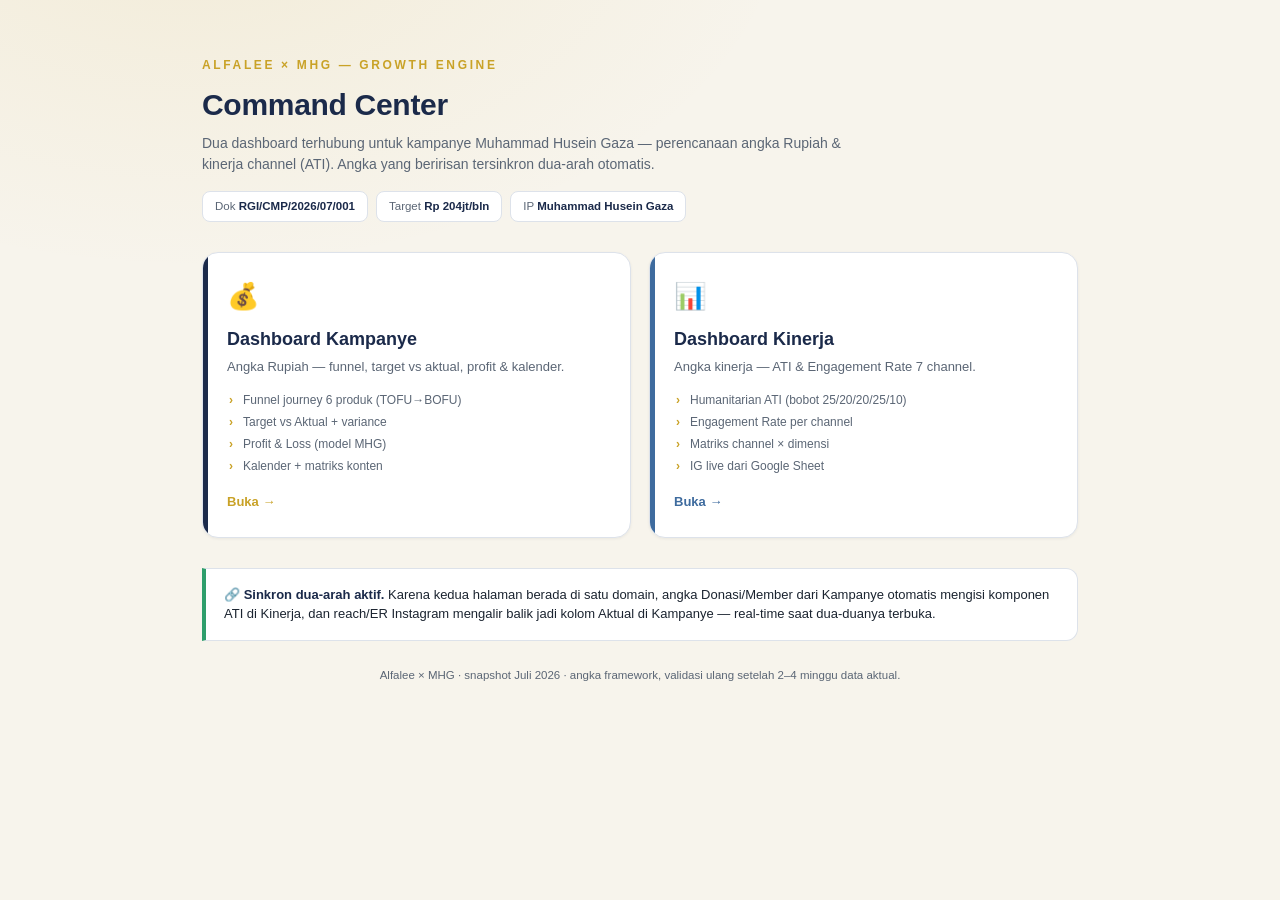
==== index.html @ afbe3418 "Alfalee x MHG dashboard: kampanye (Rupiah) + kinerja (ATI) + landing Dua dashboard terhubung dua-ara" ====
<!DOCTYPE html>
<html lang="id">
<head>
<meta charset="UTF-8">
<meta name="viewport" content="width=device-width, initial-scale=1.0">
<title>Alfalee × MHG — Command Center</title>
<style>
  :root{--navy:#1B2A4A;--navy2:#24365C;--navy3:#0F1B33;--gold:#C9A227;--gold-l:#E8CE6C;--cream:#F7F4EC;--ink:#1B2430;--muted:#5B6675;--line:#DDE2EA;--steel:#3E6B9E;--auto:#2E9E6B;}
  *{box-sizing:border-box;margin:0;padding:0;}
  body{font-family:'Segoe UI',Roboto,-apple-system,sans-serif;background:radial-gradient(1000px 600px at 15% -10%,rgba(201,162,39,.10),transparent 60%),var(--cream);color:var(--ink);min-height:100vh;-webkit-font-smoothing:antialiased;line-height:1.5;}
  .wrap{max-width:920px;margin:0 auto;padding:56px 22px 60px;}
  .eyebrow{font-size:12px;letter-spacing:.22em;text-transform:uppercase;color:var(--gold);font-weight:700;}
  h1{font-size:30px;color:var(--navy);margin:8px 0 6px;letter-spacing:-.01em;}
  .sub{color:var(--muted);font-size:14px;max-width:640px;}
  .chips{display:flex;gap:8px;flex-wrap:wrap;margin-top:16px;}
  .chip{background:#fff;border:1px solid var(--line);border-radius:8px;padding:6px 12px;font-size:11.5px;color:var(--muted);}
  .chip b{color:var(--navy);}
  .cards{display:grid;grid-template-columns:1fr 1fr;gap:18px;margin-top:30px;}
  @media(max-width:680px){.cards{grid-template-columns:1fr;}}
  a.card{display:block;text-decoration:none;background:#fff;border:1px solid var(--line);border-radius:16px;padding:24px;box-shadow:0 1px 3px rgba(11,31,58,.06);transition:.16s;position:relative;overflow:hidden;}
  a.card:hover{transform:translateY(-3px);box-shadow:0 8px 24px rgba(11,31,58,.12);border-color:var(--gold);}
  a.card .edge{position:absolute;left:0;top:0;bottom:0;width:5px;}
  .c1 .edge{background:var(--navy);} .c2 .edge{background:var(--steel);}
  .card .ic{font-size:26px;}
  .card h2{font-size:18px;color:var(--navy);margin:10px 0 4px;}
  .card p{font-size:13px;color:var(--muted);margin-bottom:12px;}
  .card .go{font-size:13px;font-weight:700;color:var(--gold);}
  .c2 .go{color:var(--steel);}
  .card ul{list-style:none;font-size:12px;color:var(--muted);margin-bottom:12px;}
  .card li{padding:2px 0;padding-left:16px;position:relative;}
  .card li::before{content:"›";position:absolute;left:2px;color:var(--gold);font-weight:700;}
  .link-row{display:flex;gap:14px;align-items:center;margin-top:8px;flex-wrap:wrap;}
  .sync{margin-top:30px;background:#fff;border:1px solid var(--line);border-left:4px solid var(--auto);border-radius:0 12px 12px 0;padding:16px 18px;font-size:13px;color:var(--ink);}
  .sync b{color:var(--navy);}
  .foot{margin-top:26px;font-size:11.5px;color:var(--muted);text-align:center;}
</style>
</head>
<body>
<div class="wrap">
  <div class="eyebrow">Alfalee × MHG — Growth Engine</div>
  <h1>Command Center</h1>
  <p class="sub">Dua dashboard terhubung untuk kampanye Muhammad Husein Gaza — perencanaan angka Rupiah & kinerja channel (ATI). Angka yang beririsan tersinkron dua-arah otomatis.</p>
  <div class="chips">
    <div class="chip">Dok <b>RGI/CMP/2026/07/001</b></div>
    <div class="chip">Target <b>Rp 204jt/bln</b></div>
    <div class="chip">IP <b>Muhammad Husein Gaza</b></div>
  </div>

  <div class="cards">
    <a class="card c1" href="alfalee-mhg-dashboard-gabungan.html">
      <span class="edge"></span>
      <div class="ic">💰</div>
      <h2>Dashboard Kampanye</h2>
      <p>Angka Rupiah — funnel, target vs aktual, profit &amp; kalender.</p>
      <ul><li>Funnel journey 6 produk (TOFU→BOFU)</li><li>Target vs Aktual + variance</li><li>Profit &amp; Loss (model MHG)</li><li>Kalender + matriks konten</li></ul>
      <span class="go">Buka →</span>
    </a>
    <a class="card c2" href="dashboard-kinerja-multichannel.html">
      <span class="edge"></span>
      <div class="ic">📊</div>
      <h2>Dashboard Kinerja</h2>
      <p>Angka kinerja — ATI &amp; Engagement Rate 7 channel.</p>
      <ul><li>Humanitarian ATI (bobot 25/20/20/25/10)</li><li>Engagement Rate per channel</li><li>Matriks channel × dimensi</li><li>IG live dari Google Sheet</li></ul>
      <span class="go">Buka →</span>
    </a>
  </div>

  <div class="sync">
    🔗 <b>Sinkron dua-arah aktif.</b> Karena kedua halaman berada di satu domain, angka Donasi/Member dari Kampanye otomatis mengisi komponen ATI di Kinerja, dan reach/ER Instagram mengalir balik jadi kolom Aktual di Kampanye — real-time saat dua-duanya terbuka.
  </div>

  <div class="foot">Alfalee × MHG · snapshot Juli 2026 · angka framework, validasi ulang setelah 2–4 minggu data aktual.</div>
</div>
</body>
</html>
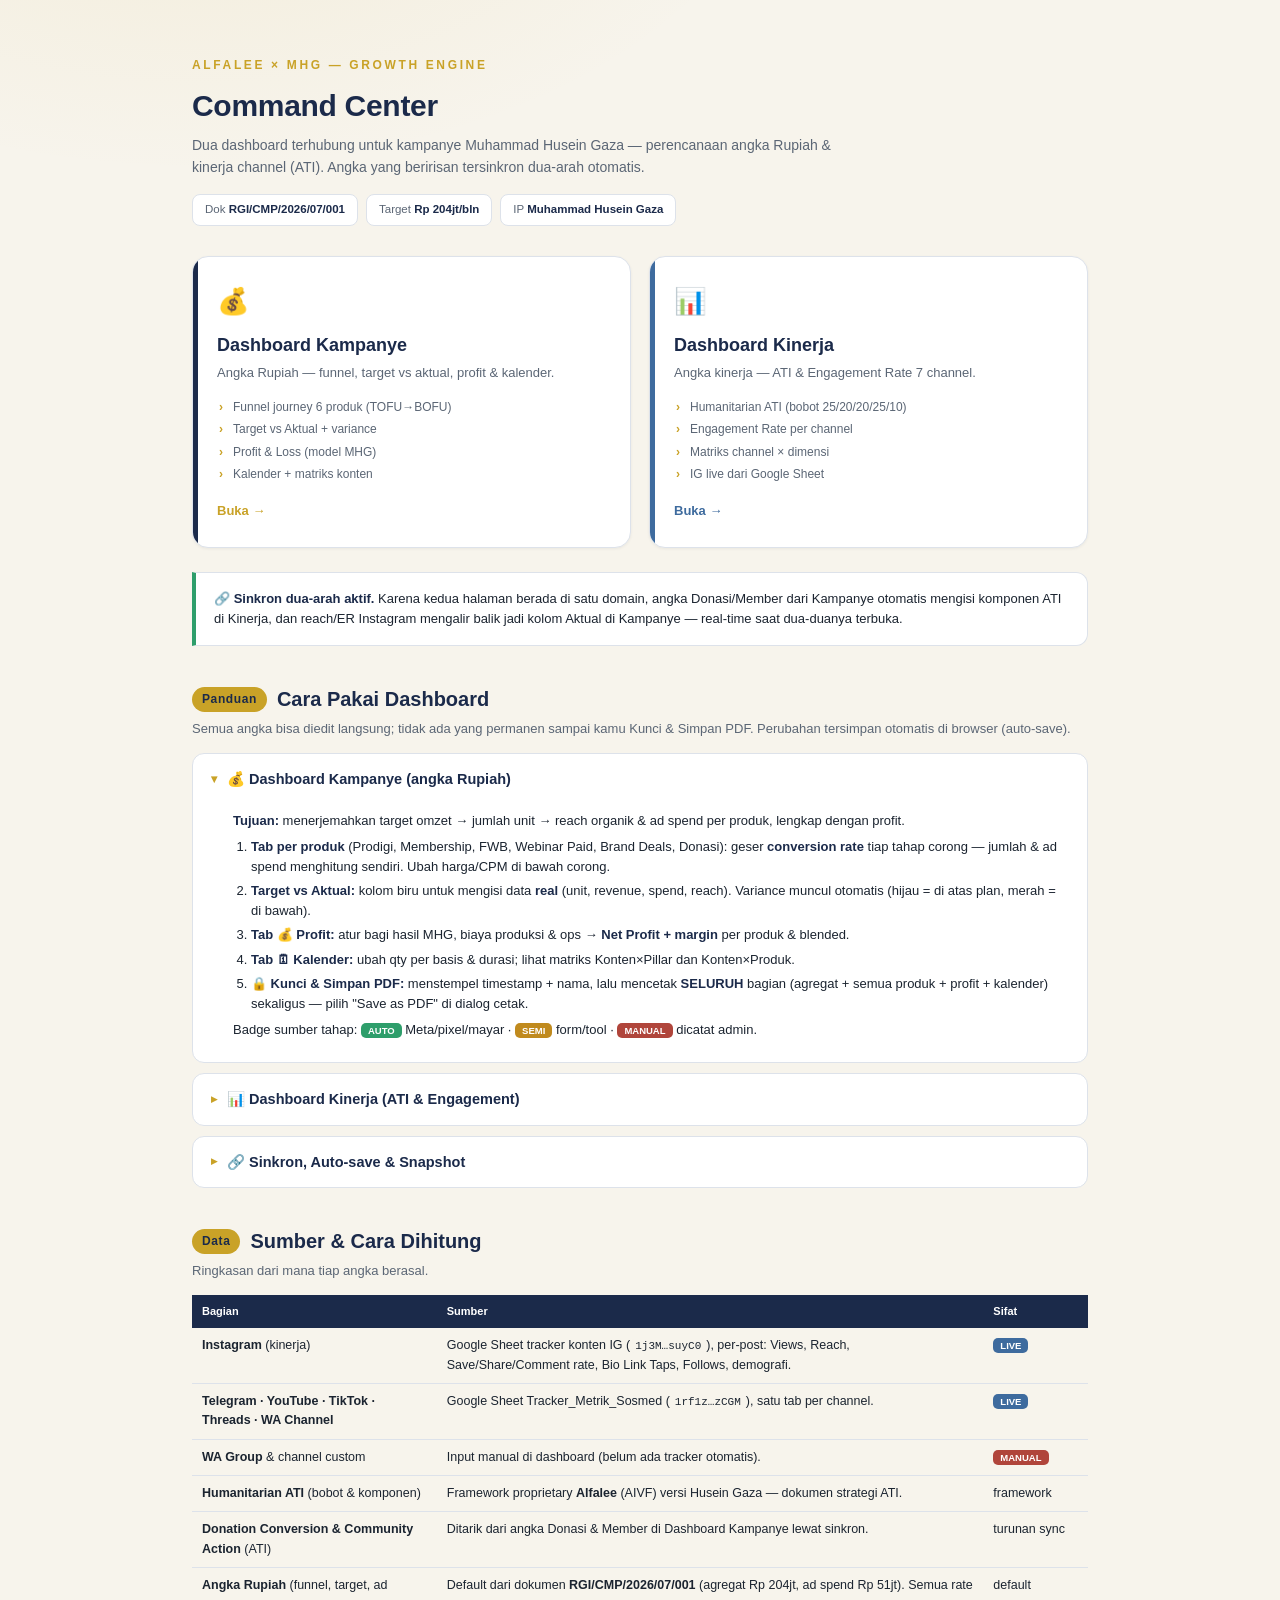
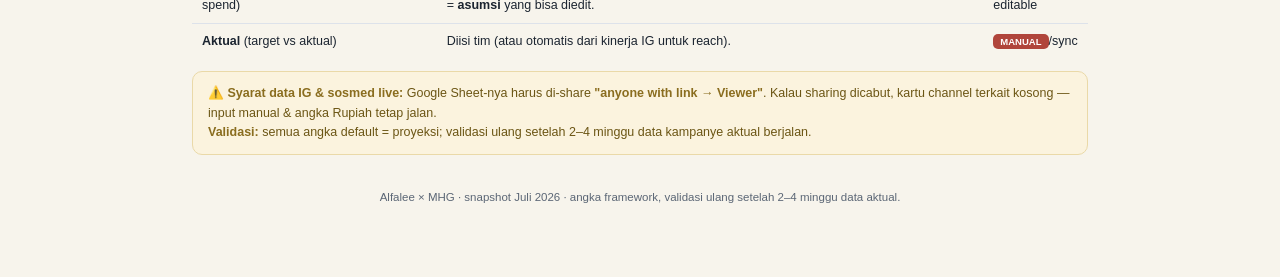
==== commit 1261e7ef: "Tombol Beranda, PDF menyeluruh (semua tab), panduan + sumber data - Beranda button di kedua dashboar" ====
--- a/index.html
+++ b/index.html
@@ -7,11 +7,11 @@
 <style>
   :root{--navy:#1B2A4A;--navy2:#24365C;--navy3:#0F1B33;--gold:#C9A227;--gold-l:#E8CE6C;--cream:#F7F4EC;--ink:#1B2430;--muted:#5B6675;--line:#DDE2EA;--steel:#3E6B9E;--auto:#2E9E6B;}
   *{box-sizing:border-box;margin:0;padding:0;}
-  body{font-family:'Segoe UI',Roboto,-apple-system,sans-serif;background:radial-gradient(1000px 600px at 15% -10%,rgba(201,162,39,.10),transparent 60%),var(--cream);color:var(--ink);min-height:100vh;-webkit-font-smoothing:antialiased;line-height:1.5;}
-  .wrap{max-width:920px;margin:0 auto;padding:56px 22px 60px;}
+  body{font-family:'Segoe UI',Roboto,-apple-system,sans-serif;background:radial-gradient(1000px 600px at 15% -10%,rgba(201,162,39,.10),transparent 60%),var(--cream);color:var(--ink);min-height:100vh;-webkit-font-smoothing:antialiased;line-height:1.55;}
+  .wrap{max-width:940px;margin:0 auto;padding:56px 22px 70px;}
   .eyebrow{font-size:12px;letter-spacing:.22em;text-transform:uppercase;color:var(--gold);font-weight:700;}
   h1{font-size:30px;color:var(--navy);margin:8px 0 6px;letter-spacing:-.01em;}
-  .sub{color:var(--muted);font-size:14px;max-width:640px;}
+  .sub{color:var(--muted);font-size:14px;max-width:660px;}
   .chips{display:flex;gap:8px;flex-wrap:wrap;margin-top:16px;}
   .chip{background:#fff;border:1px solid var(--line);border-radius:8px;padding:6px 12px;font-size:11.5px;color:var(--muted);}
   .chip b{color:var(--navy);}
@@ -29,17 +29,41 @@
   .card ul{list-style:none;font-size:12px;color:var(--muted);margin-bottom:12px;}
   .card li{padding:2px 0;padding-left:16px;position:relative;}
   .card li::before{content:"›";position:absolute;left:2px;color:var(--gold);font-weight:700;}
-  .link-row{display:flex;gap:14px;align-items:center;margin-top:8px;flex-wrap:wrap;}
-  .sync{margin-top:30px;background:#fff;border:1px solid var(--line);border-left:4px solid var(--auto);border-radius:0 12px 12px 0;padding:16px 18px;font-size:13px;color:var(--ink);}
+  .sync{margin-top:24px;background:#fff;border:1px solid var(--line);border-left:4px solid var(--auto);border-radius:0 12px 12px 0;padding:16px 18px;font-size:13px;color:var(--ink);}
   .sync b{color:var(--navy);}
-  .foot{margin-top:26px;font-size:11.5px;color:var(--muted);text-align:center;}
+
+  .sec{margin-top:38px;}
+  .sec h2.hd{font-size:20px;color:var(--navy);display:flex;align-items:center;gap:10px;margin-bottom:4px;}
+  .sec h2.hd .num{font-size:12px;background:var(--gold);color:var(--navy);font-weight:800;border-radius:20px;padding:3px 10px;letter-spacing:.05em;}
+  .sec .lead{font-size:13px;color:var(--muted);margin-bottom:14px;}
+  details.guide{background:#fff;border:1px solid var(--line);border-radius:12px;margin-bottom:10px;overflow:hidden;}
+  details.guide>summary{cursor:pointer;padding:14px 18px;font-weight:700;font-size:14.5px;color:var(--navy);list-style:none;display:flex;align-items:center;gap:10px;}
+  details.guide>summary::-webkit-details-marker{display:none;}
+  details.guide>summary::before{content:"▸";color:var(--gold);font-size:12px;transition:.15s;}
+  details.guide[open]>summary::before{content:"▾";}
+  details.guide .body{padding:0 18px 16px 40px;font-size:13px;color:var(--ink);}
+  details.guide .body p{margin:6px 0;}
+  details.guide .body ol,.body ul{margin:6px 0 6px 18px;}
+  details.guide .body li{margin:4px 0;}
+  details.guide .body b{color:var(--navy);}
+  .kbd{font-family:monospace;background:var(--cream);border:1px solid var(--line);border-radius:5px;padding:1px 7px;font-size:12px;color:var(--navy);}
+  .badge{font-size:9.5px;font-weight:700;text-transform:uppercase;padding:2px 7px;border-radius:5px;color:#fff;}
+  .b-auto{background:var(--auto);}.b-semi{background:#C08A1E;}.b-manual{background:#B0453B;}.b-live{background:var(--steel);}
+  table.src{width:100%;border-collapse:collapse;font-size:12.5px;margin-top:6px;}
+  table.src th{background:var(--navy);color:#fff;text-align:left;padding:8px 10px;font-size:11px;}
+  table.src td{padding:8px 10px;border-bottom:1px solid var(--line);vertical-align:top;}
+  table.src tr:last-child td{border-bottom:none;}
+  table.src code{font-size:11px;background:var(--cream);padding:1px 5px;border-radius:4px;}
+  .warn{background:#FBF3DE;border:1px solid #EAD9A8;border-radius:10px;padding:12px 15px;font-size:12.5px;color:#6b5514;margin-top:12px;}
+  .warn b{color:#8a6d1f;}
+  .foot{margin-top:34px;font-size:11.5px;color:var(--muted);text-align:center;}
 </style>
 </head>
 <body>
 <div class="wrap">
   <div class="eyebrow">Alfalee × MHG — Growth Engine</div>
   <h1>Command Center</h1>
-  <p class="sub">Dua dashboard terhubung untuk kampanye Muhammad Husein Gaza — perencanaan angka Rupiah & kinerja channel (ATI). Angka yang beririsan tersinkron dua-arah otomatis.</p>
+  <p class="sub">Dua dashboard terhubung untuk kampanye Muhammad Husein Gaza — perencanaan angka Rupiah &amp; kinerja channel (ATI). Angka yang beririsan tersinkron dua-arah otomatis.</p>
   <div class="chips">
     <div class="chip">Dok <b>RGI/CMP/2026/07/001</b></div>
     <div class="chip">Target <b>Rp 204jt/bln</b></div>
@@ -69,6 +93,73 @@
     🔗 <b>Sinkron dua-arah aktif.</b> Karena kedua halaman berada di satu domain, angka Donasi/Member dari Kampanye otomatis mengisi komponen ATI di Kinerja, dan reach/ER Instagram mengalir balik jadi kolom Aktual di Kampanye — real-time saat dua-duanya terbuka.
   </div>
 
+  <!-- ============ PANDUAN ============ -->
+  <div class="sec" id="panduan">
+    <h2 class="hd"><span class="num">Panduan</span> Cara Pakai Dashboard</h2>
+    <p class="lead">Semua angka bisa diedit langsung; tidak ada yang permanen sampai kamu Kunci &amp; Simpan PDF. Perubahan tersimpan otomatis di browser (auto-save).</p>
+
+    <details class="guide" open>
+      <summary>💰 Dashboard Kampanye (angka Rupiah)</summary>
+      <div class="body">
+        <p><b>Tujuan:</b> menerjemahkan target omzet → jumlah unit → reach organik &amp; ad spend per produk, lengkap dengan profit.</p>
+        <ol>
+          <li><b>Tab per produk</b> (Prodigi, Membership, FWB, Webinar Paid, Brand Deals, Donasi): geser <b>conversion rate</b> tiap tahap corong — jumlah &amp; ad spend menghitung sendiri. Ubah harga/CPM di bawah corong.</li>
+          <li><b>Target vs Aktual:</b> kolom biru untuk mengisi data <b>real</b> (unit, revenue, spend, reach). Variance muncul otomatis (hijau = di atas plan, merah = di bawah).</li>
+          <li><b>Tab 💰 Profit:</b> atur bagi hasil MHG, biaya produksi &amp; ops → <b>Net Profit + margin</b> per produk &amp; blended.</li>
+          <li><b>Tab 🗓 Kalender:</b> ubah qty per basis &amp; durasi; lihat matriks Konten×Pillar dan Konten×Produk.</li>
+          <li><b>🔒 Kunci &amp; Simpan PDF:</b> menstempel timestamp + nama, lalu mencetak <b>SELURUH</b> bagian (agregat + semua produk + profit + kalender) sekaligus — pilih "Save as PDF" di dialog cetak.</li>
+        </ol>
+        <p>Badge sumber tahap: <span class="badge b-auto">auto</span> Meta/pixel/mayar · <span class="badge b-semi">semi</span> form/tool · <span class="badge b-manual">manual</span> dicatat admin.</p>
+      </div>
+    </details>
+
+    <details class="guide">
+      <summary>📊 Dashboard Kinerja (ATI &amp; Engagement)</summary>
+      <div class="body">
+        <p><b>Tujuan:</b> mengukur kualitas audiens tiap channel — bukan sekadar reach — lewat <b>Humanitarian ATI</b> &amp; Engagement Rate.</p>
+        <ol>
+          <li><b>Kartu ATI</b> di atas: skor 0–100 dari 5 komponen berbobot — Humanitarian Credibility 25% · Engagement Quality 20% · Community Action 20% · Donation Conversion 25% · Brand Safety 10%.</li>
+          <li>Komponen ber-label <span class="badge b-live">IG live</span> / <span class="badge b-live">Halaman 1</span> terisi otomatis; sisanya (Credibility, Brand Safety) geser slider manual.</li>
+          <li><b>Matriks Channel × Dimensi:</b> warna = tier (Buruk→Sangat Baik), angka = metrik jantung tiap dimensi.</li>
+          <li><b>Detail per channel:</b> klik untuk buka rincian metrik; isi kolom <b>Target</b>; channel manual (WA Group) &amp; custom diisi tangan.</li>
+          <li><b>Rentang tanggal</b> di atas menyaring data; <b>+ Tambah channel custom</b> untuk kanal baru.</li>
+        </ol>
+      </div>
+    </details>
+
+    <details class="guide">
+      <summary>🔗 Sinkron, Auto-save &amp; Snapshot</summary>
+      <div class="body">
+        <ul>
+          <li><b>Sinkron otomatis:</b> saat kedua halaman dibuka dari situs ini (satu domain), Donasi &amp; Member dari Kampanye mengisi ATI (Donation 25% + Community 20%); reach/ER Instagram mengalir jadi kolom Aktual Kampanye.</li>
+          <li><b>Auto-save:</b> setiap perubahan tersimpan di browser; buka lagi → kembali seperti terakhir. Tombol <span class="kbd">↺ Reset default</span> mengosongkan.</li>
+          <li><b>Export/Import snapshot:</b> unduh file <span class="kbd">.json</span> untuk berbagi state ke rekan (atau jadi arsip rencana), lalu Import di komputer lain.</li>
+          <li>Tombol <span class="kbd">↗</span> berpindah antar-halaman; <span class="kbd">🏠 Beranda</span> kembali ke sini.</li>
+        </ul>
+      </div>
+    </details>
+  </div>
+
+  <!-- ============ SUMBER DATA ============ -->
+  <div class="sec" id="sumber">
+    <h2 class="hd"><span class="num">Data</span> Sumber &amp; Cara Dihitung</h2>
+    <p class="lead">Ringkasan dari mana tiap angka berasal.</p>
+    <table class="src">
+      <tr><th>Bagian</th><th>Sumber</th><th>Sifat</th></tr>
+      <tr><td><b>Instagram</b> (kinerja)</td><td>Google Sheet tracker konten IG (<code>1j3M…suyC0</code>), per-post: Views, Reach, Save/Share/Comment rate, Bio Link Taps, Follows, demografi.</td><td><span class="badge b-live">live</span></td></tr>
+      <tr><td><b>Telegram · YouTube · TikTok · Threads · WA Channel</b></td><td>Google Sheet Tracker_Metrik_Sosmed (<code>1rf1z…zCGM</code>), satu tab per channel.</td><td><span class="badge b-live">live</span></td></tr>
+      <tr><td><b>WA Group</b> &amp; channel custom</td><td>Input manual di dashboard (belum ada tracker otomatis).</td><td><span class="badge b-manual">manual</span></td></tr>
+      <tr><td><b>Humanitarian ATI</b> (bobot &amp; komponen)</td><td>Framework proprietary <b>Alfalee</b> (AIVF) versi Husein Gaza — dokumen strategi ATI.</td><td>framework</td></tr>
+      <tr><td><b>Donation Conversion &amp; Community Action</b> (ATI)</td><td>Ditarik dari angka Donasi &amp; Member di Dashboard Kampanye lewat sinkron.</td><td>turunan sync</td></tr>
+      <tr><td><b>Angka Rupiah</b> (funnel, target, ad spend)</td><td>Default dari dokumen <b>RGI/CMP/2026/07/001</b> (agregat Rp 204jt, ad spend Rp 51jt). Semua rate = <b>asumsi</b> yang bisa diedit.</td><td>default editable</td></tr>
+      <tr><td><b>Aktual</b> (target vs aktual)</td><td>Diisi tim (atau otomatis dari kinerja IG untuk reach).</td><td><span class="badge b-manual">manual</span>/sync</td></tr>
+    </table>
+    <div class="warn">
+      ⚠️ <b>Syarat data IG &amp; sosmed live:</b> Google Sheet-nya harus di-share <b>"anyone with link → Viewer"</b>. Kalau sharing dicabut, kartu channel terkait kosong — input manual &amp; angka Rupiah tetap jalan. <br>
+      <b>Validasi:</b> semua angka default = proyeksi; validasi ulang setelah 2–4 minggu data kampanye aktual berjalan.
+    </div>
+  </div>
+
   <div class="foot">Alfalee × MHG · snapshot Juli 2026 · angka framework, validasi ulang setelah 2–4 minggu data aktual.</div>
 </div>
 </body>
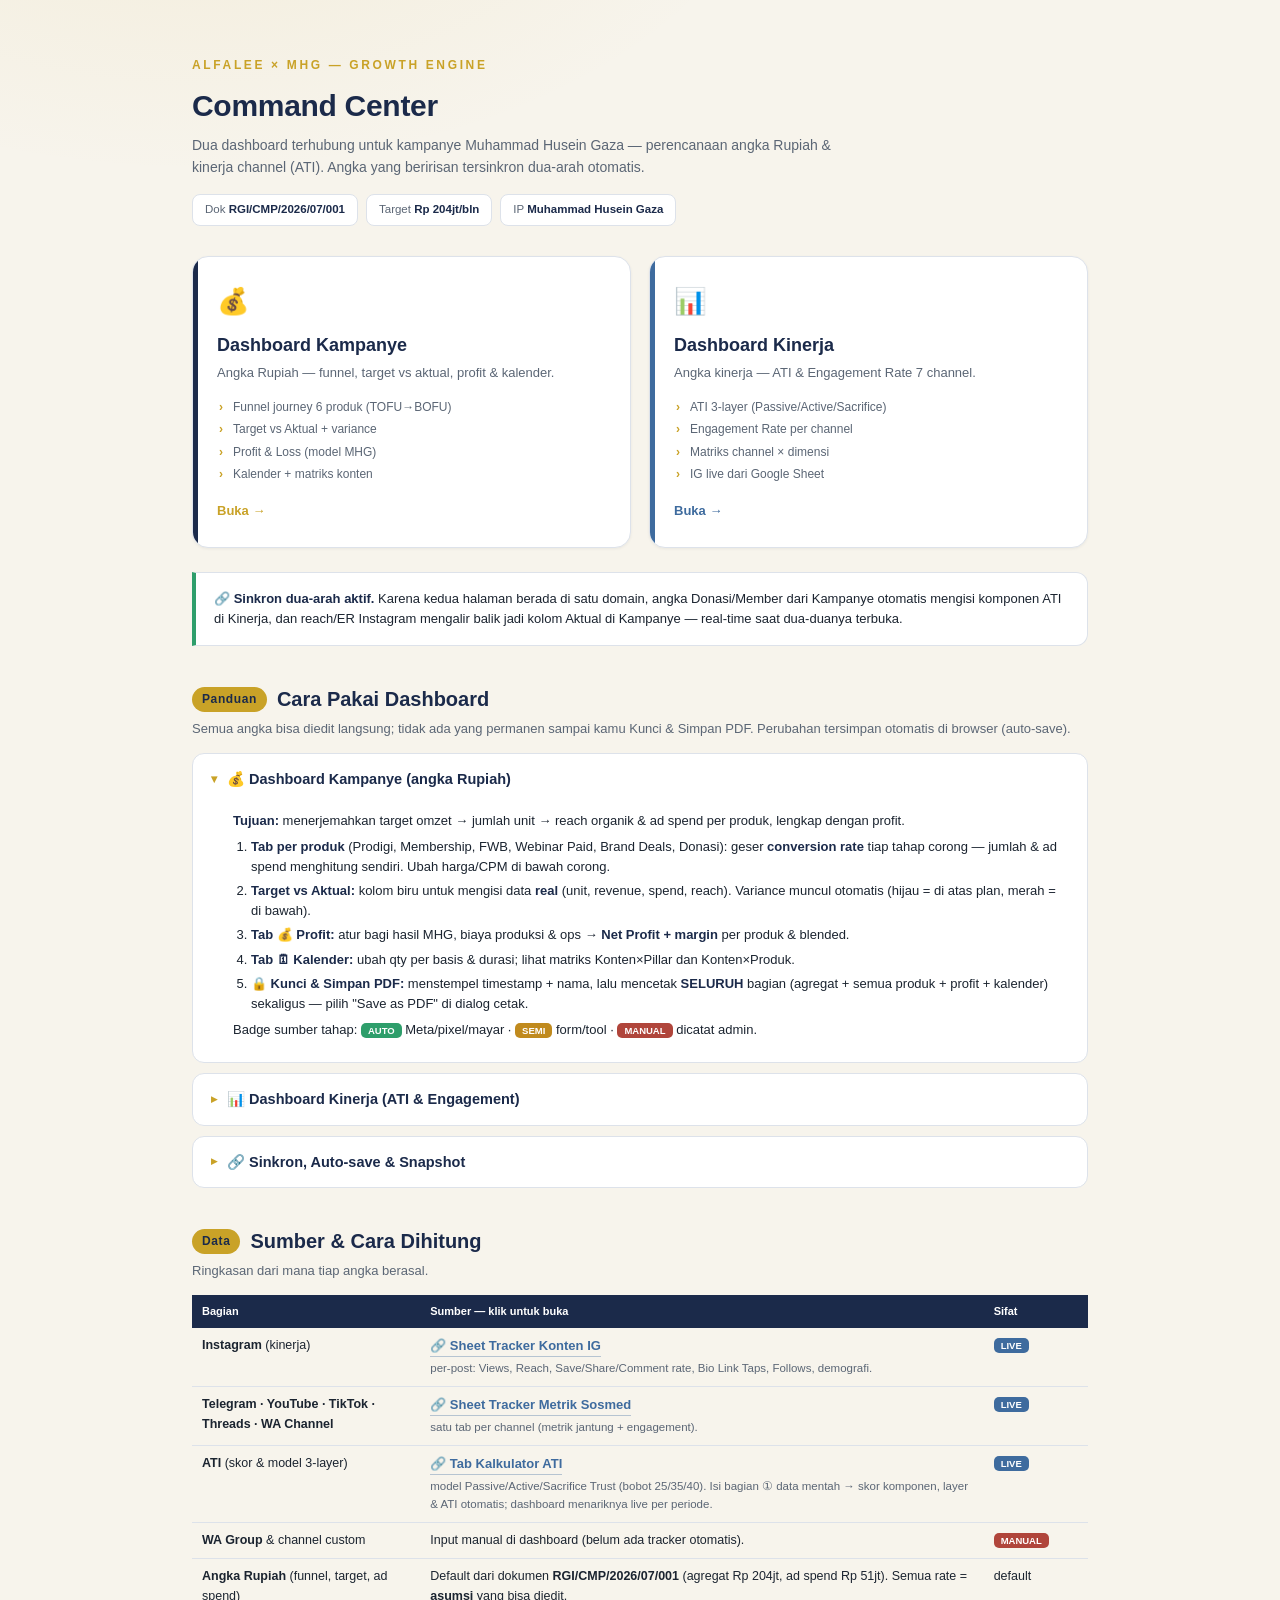
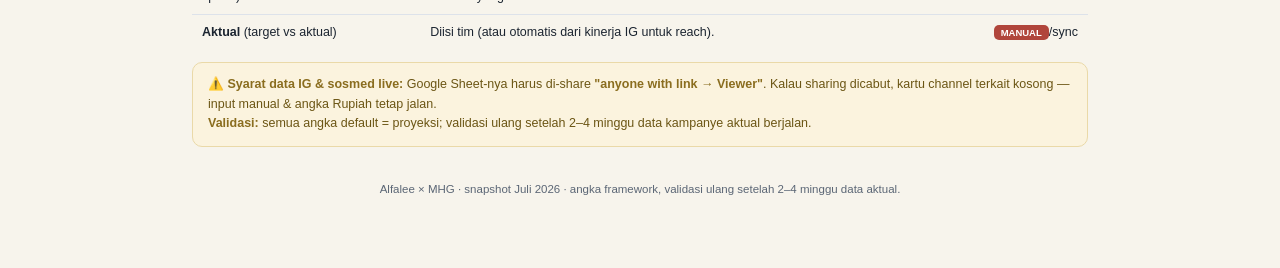
==== commit 598f2bea: "ATI pakai model 3-layer resmi dari Sheet + link sumber data yang bisa diklik - ATI kini menarik skor" ====
--- a/index.html
+++ b/index.html
@@ -54,6 +54,9 @@
   table.src td{padding:8px 10px;border-bottom:1px solid var(--line);vertical-align:top;}
   table.src tr:last-child td{border-bottom:none;}
   table.src code{font-size:11px;background:var(--cream);padding:1px 5px;border-radius:4px;}
+  a.srclink{display:inline-block;color:var(--steel);font-weight:700;text-decoration:none;font-size:13px;border-bottom:1.5px solid rgba(62,107,158,.35);}
+  a.srclink:hover{color:var(--navy);border-bottom-color:var(--gold);}
+  .srcnote{font-size:11.5px;color:var(--muted);margin-top:3px;}
   .warn{background:#FBF3DE;border:1px solid #EAD9A8;border-radius:10px;padding:12px 15px;font-size:12.5px;color:#6b5514;margin-top:12px;}
   .warn b{color:#8a6d1f;}
   .foot{margin-top:34px;font-size:11.5px;color:var(--muted);text-align:center;}
@@ -84,7 +87,7 @@
       <div class="ic">📊</div>
       <h2>Dashboard Kinerja</h2>
       <p>Angka kinerja — ATI &amp; Engagement Rate 7 channel.</p>
-      <ul><li>Humanitarian ATI (bobot 25/20/20/25/10)</li><li>Engagement Rate per channel</li><li>Matriks channel × dimensi</li><li>IG live dari Google Sheet</li></ul>
+      <ul><li>ATI 3-layer (Passive/Active/Sacrifice)</li><li>Engagement Rate per channel</li><li>Matriks channel × dimensi</li><li>IG live dari Google Sheet</li></ul>
       <span class="go">Buka →</span>
     </a>
   </div>
@@ -118,8 +121,8 @@
       <div class="body">
         <p><b>Tujuan:</b> mengukur kualitas audiens tiap channel — bukan sekadar reach — lewat <b>Humanitarian ATI</b> &amp; Engagement Rate.</p>
         <ol>
-          <li><b>Kartu ATI</b> di atas: skor 0–100 dari 5 komponen berbobot — Humanitarian Credibility 25% · Engagement Quality 20% · Community Action 20% · Donation Conversion 25% · Brand Safety 10%.</li>
-          <li>Komponen ber-label <span class="badge b-live">IG live</span> / <span class="badge b-live">Halaman 1</span> terisi otomatis; sisanya (Credibility, Brand Safety) geser slider manual.</li>
+          <li><b>Kartu ATI</b> di atas: skor 0–100 dari <b>model 3-layer</b> — Passive Trust 25% · Active Trust 35% · Sacrifice Trust 40% — ditarik <b>live</b> dari tab Kalkulator ATI di Google Sheet, per periode (pilih di dropdown). Ada klasifikasi audiens &amp; diagnosa layer terlemah.</li>
+          <li>Isi <b>bagian ① data mentah</b> di tab ATI sheet; skor tiap komponen (Floor→Target), skor layer &amp; ATI komposit muncul otomatis di kartu.</li>
           <li><b>Matriks Channel × Dimensi:</b> warna = tier (Buruk→Sangat Baik), angka = metrik jantung tiap dimensi.</li>
           <li><b>Detail per channel:</b> klik untuk buka rincian metrik; isi kolom <b>Target</b>; channel manual (WA Group) &amp; custom diisi tangan.</li>
           <li><b>Rentang tanggal</b> di atas menyaring data; <b>+ Tambah channel custom</b> untuk kanal baru.</li>
@@ -145,13 +148,21 @@
     <h2 class="hd"><span class="num">Data</span> Sumber &amp; Cara Dihitung</h2>
     <p class="lead">Ringkasan dari mana tiap angka berasal.</p>
     <table class="src">
-      <tr><th>Bagian</th><th>Sumber</th><th>Sifat</th></tr>
-      <tr><td><b>Instagram</b> (kinerja)</td><td>Google Sheet tracker konten IG (<code>1j3M…suyC0</code>), per-post: Views, Reach, Save/Share/Comment rate, Bio Link Taps, Follows, demografi.</td><td><span class="badge b-live">live</span></td></tr>
-      <tr><td><b>Telegram · YouTube · TikTok · Threads · WA Channel</b></td><td>Google Sheet Tracker_Metrik_Sosmed (<code>1rf1z…zCGM</code>), satu tab per channel.</td><td><span class="badge b-live">live</span></td></tr>
+      <tr><th>Bagian</th><th>Sumber — klik untuk buka</th><th>Sifat</th></tr>
+      <tr><td><b>Instagram</b> (kinerja)</td>
+        <td><a class="srclink" href="https://docs.google.com/spreadsheets/d/1j3M-FKdWic1FiRIplBbyz3VpR7wFTQVdeHgxOqsuyC0/edit" target="_blank" rel="noopener">🔗 Sheet Tracker Konten IG</a>
+          <div class="srcnote">per-post: Views, Reach, Save/Share/Comment rate, Bio Link Taps, Follows, demografi.</div></td>
+        <td><span class="badge b-live">live</span></td></tr>
+      <tr><td><b>Telegram · YouTube · TikTok · Threads · WA Channel</b></td>
+        <td><a class="srclink" href="https://docs.google.com/spreadsheets/d/1rf1z-es8oBg9G3p9NHxnsUI6oRhcWDjTwp7siBozCGM/edit" target="_blank" rel="noopener">🔗 Sheet Tracker Metrik Sosmed</a>
+          <div class="srcnote">satu tab per channel (metrik jantung + engagement).</div></td>
+        <td><span class="badge b-live">live</span></td></tr>
+      <tr><td><b>ATI</b> (skor &amp; model 3-layer)</td>
+        <td><a class="srclink" href="https://docs.google.com/spreadsheets/d/1rf1z-es8oBg9G3p9NHxnsUI6oRhcWDjTwp7siBozCGM/edit?gid=109818991#gid=109818991" target="_blank" rel="noopener">🔗 Tab Kalkulator ATI</a>
+          <div class="srcnote">model Passive/Active/Sacrifice Trust (bobot 25/35/40). Isi bagian ① data mentah → skor komponen, layer &amp; ATI otomatis; dashboard menariknya live per periode.</div></td>
+        <td><span class="badge b-live">live</span></td></tr>
       <tr><td><b>WA Group</b> &amp; channel custom</td><td>Input manual di dashboard (belum ada tracker otomatis).</td><td><span class="badge b-manual">manual</span></td></tr>
-      <tr><td><b>Humanitarian ATI</b> (bobot &amp; komponen)</td><td>Framework proprietary <b>Alfalee</b> (AIVF) versi Husein Gaza — dokumen strategi ATI.</td><td>framework</td></tr>
-      <tr><td><b>Donation Conversion &amp; Community Action</b> (ATI)</td><td>Ditarik dari angka Donasi &amp; Member di Dashboard Kampanye lewat sinkron.</td><td>turunan sync</td></tr>
-      <tr><td><b>Angka Rupiah</b> (funnel, target, ad spend)</td><td>Default dari dokumen <b>RGI/CMP/2026/07/001</b> (agregat Rp 204jt, ad spend Rp 51jt). Semua rate = <b>asumsi</b> yang bisa diedit.</td><td>default editable</td></tr>
+      <tr><td><b>Angka Rupiah</b> (funnel, target, ad spend)</td><td>Default dari dokumen <b>RGI/CMP/2026/07/001</b> (agregat Rp 204jt, ad spend Rp 51jt). Semua rate = <b>asumsi</b> yang bisa diedit.</td><td>default</td></tr>
       <tr><td><b>Aktual</b> (target vs aktual)</td><td>Diisi tim (atau otomatis dari kinerja IG untuk reach).</td><td><span class="badge b-manual">manual</span>/sync</td></tr>
     </table>
     <div class="warn">
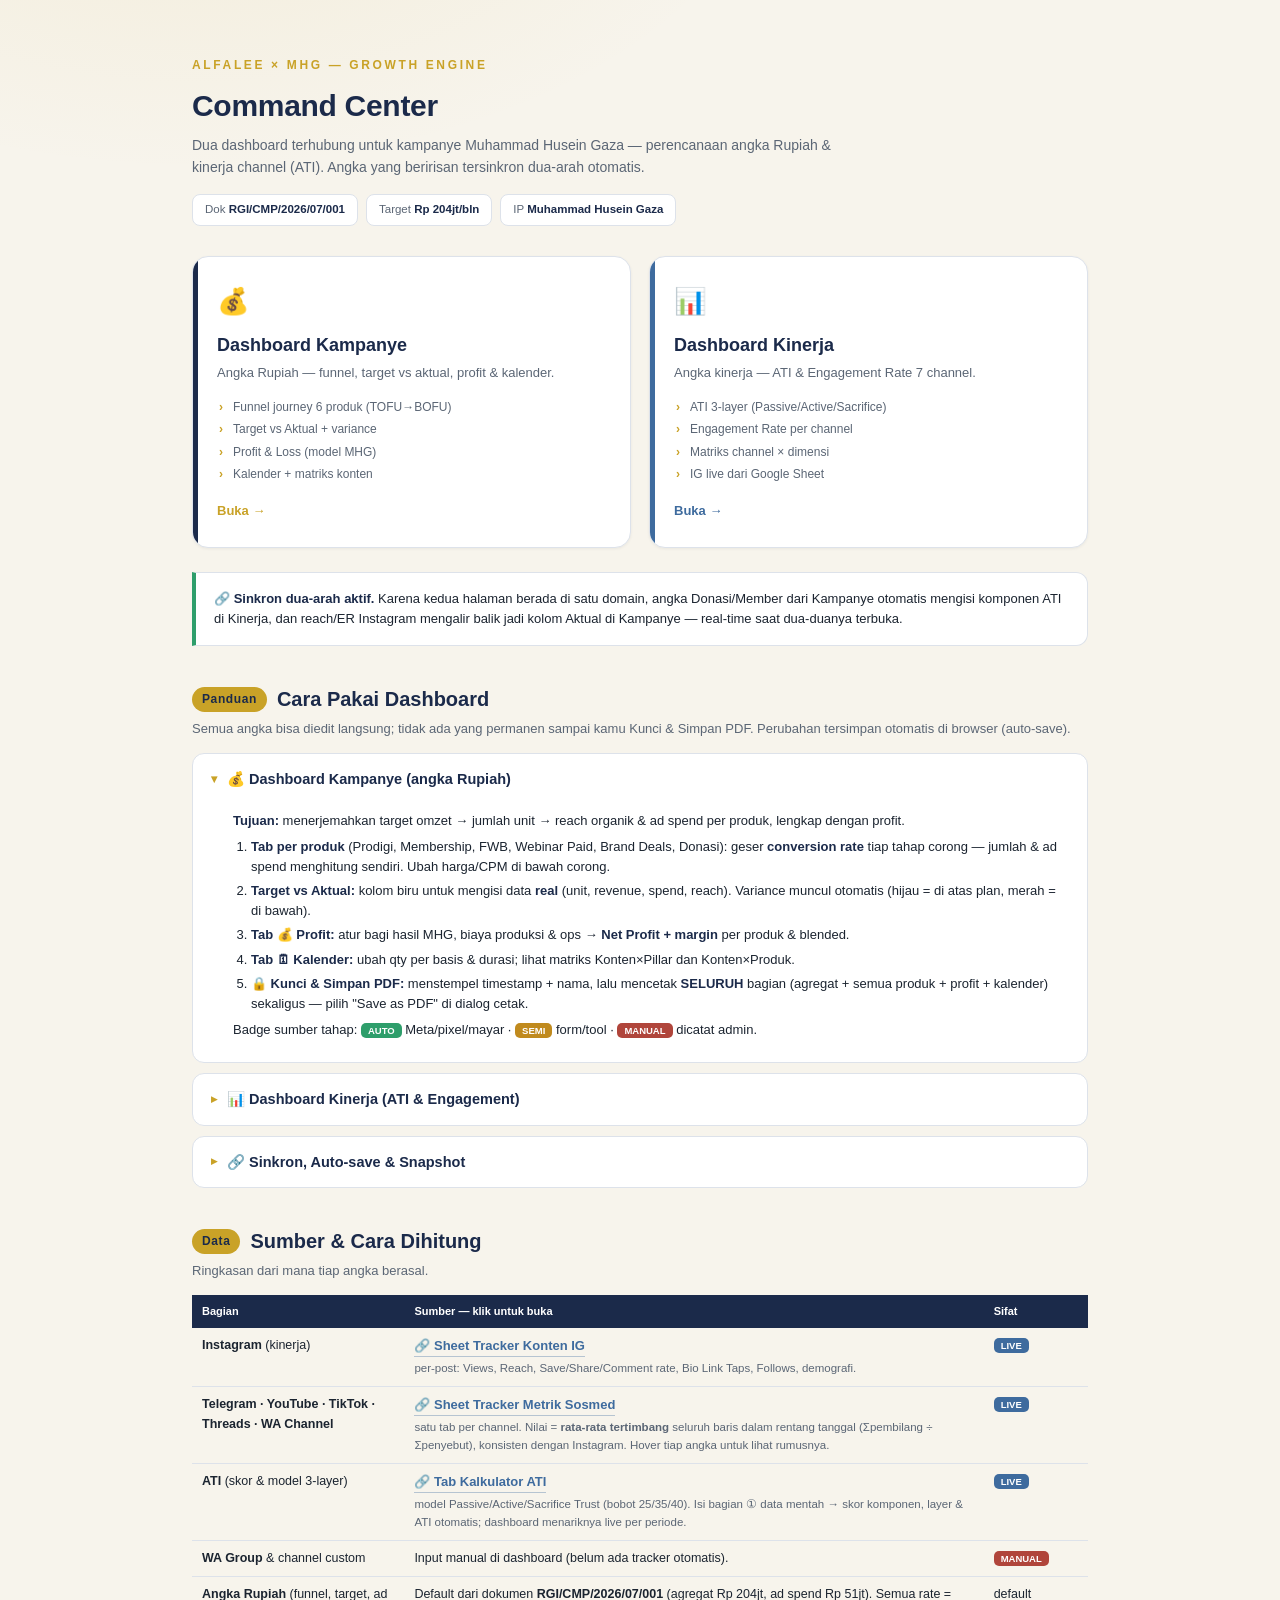
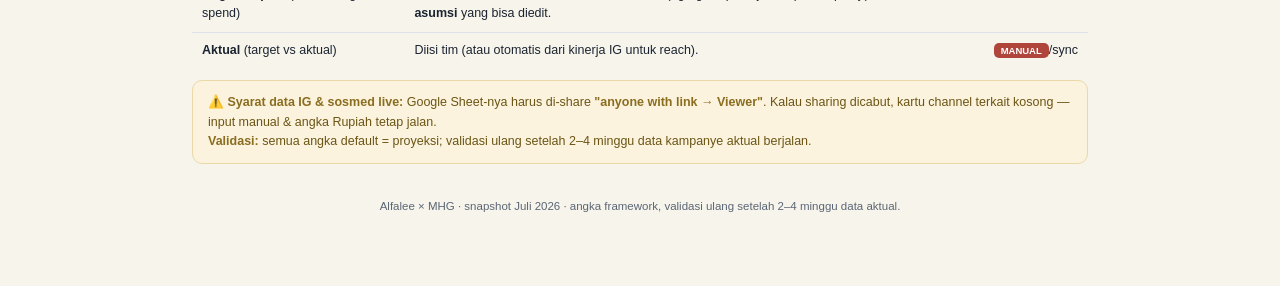
==== commit 8ea2882d: "Metrik sosmed: rata-rata tertimbang sepanjang rentang (bukan baris terakhir) - Rasio     -> sum(pemb" ====
--- a/index.html
+++ b/index.html
@@ -155,7 +155,7 @@
         <td><span class="badge b-live">live</span></td></tr>
       <tr><td><b>Telegram · YouTube · TikTok · Threads · WA Channel</b></td>
         <td><a class="srclink" href="https://docs.google.com/spreadsheets/d/1rf1z-es8oBg9G3p9NHxnsUI6oRhcWDjTwp7siBozCGM/edit" target="_blank" rel="noopener">🔗 Sheet Tracker Metrik Sosmed</a>
-          <div class="srcnote">satu tab per channel (metrik jantung + engagement).</div></td>
+          <div class="srcnote">satu tab per channel. Nilai = <b>rata-rata tertimbang</b> seluruh baris dalam rentang tanggal (Σpembilang ÷ Σpenyebut), konsisten dengan Instagram. Hover tiap angka untuk lihat rumusnya.</div></td>
         <td><span class="badge b-live">live</span></td></tr>
       <tr><td><b>ATI</b> (skor &amp; model 3-layer)</td>
         <td><a class="srclink" href="https://docs.google.com/spreadsheets/d/1rf1z-es8oBg9G3p9NHxnsUI6oRhcWDjTwp7siBozCGM/edit?gid=109818991#gid=109818991" target="_blank" rel="noopener">🔗 Tab Kalkulator ATI</a>
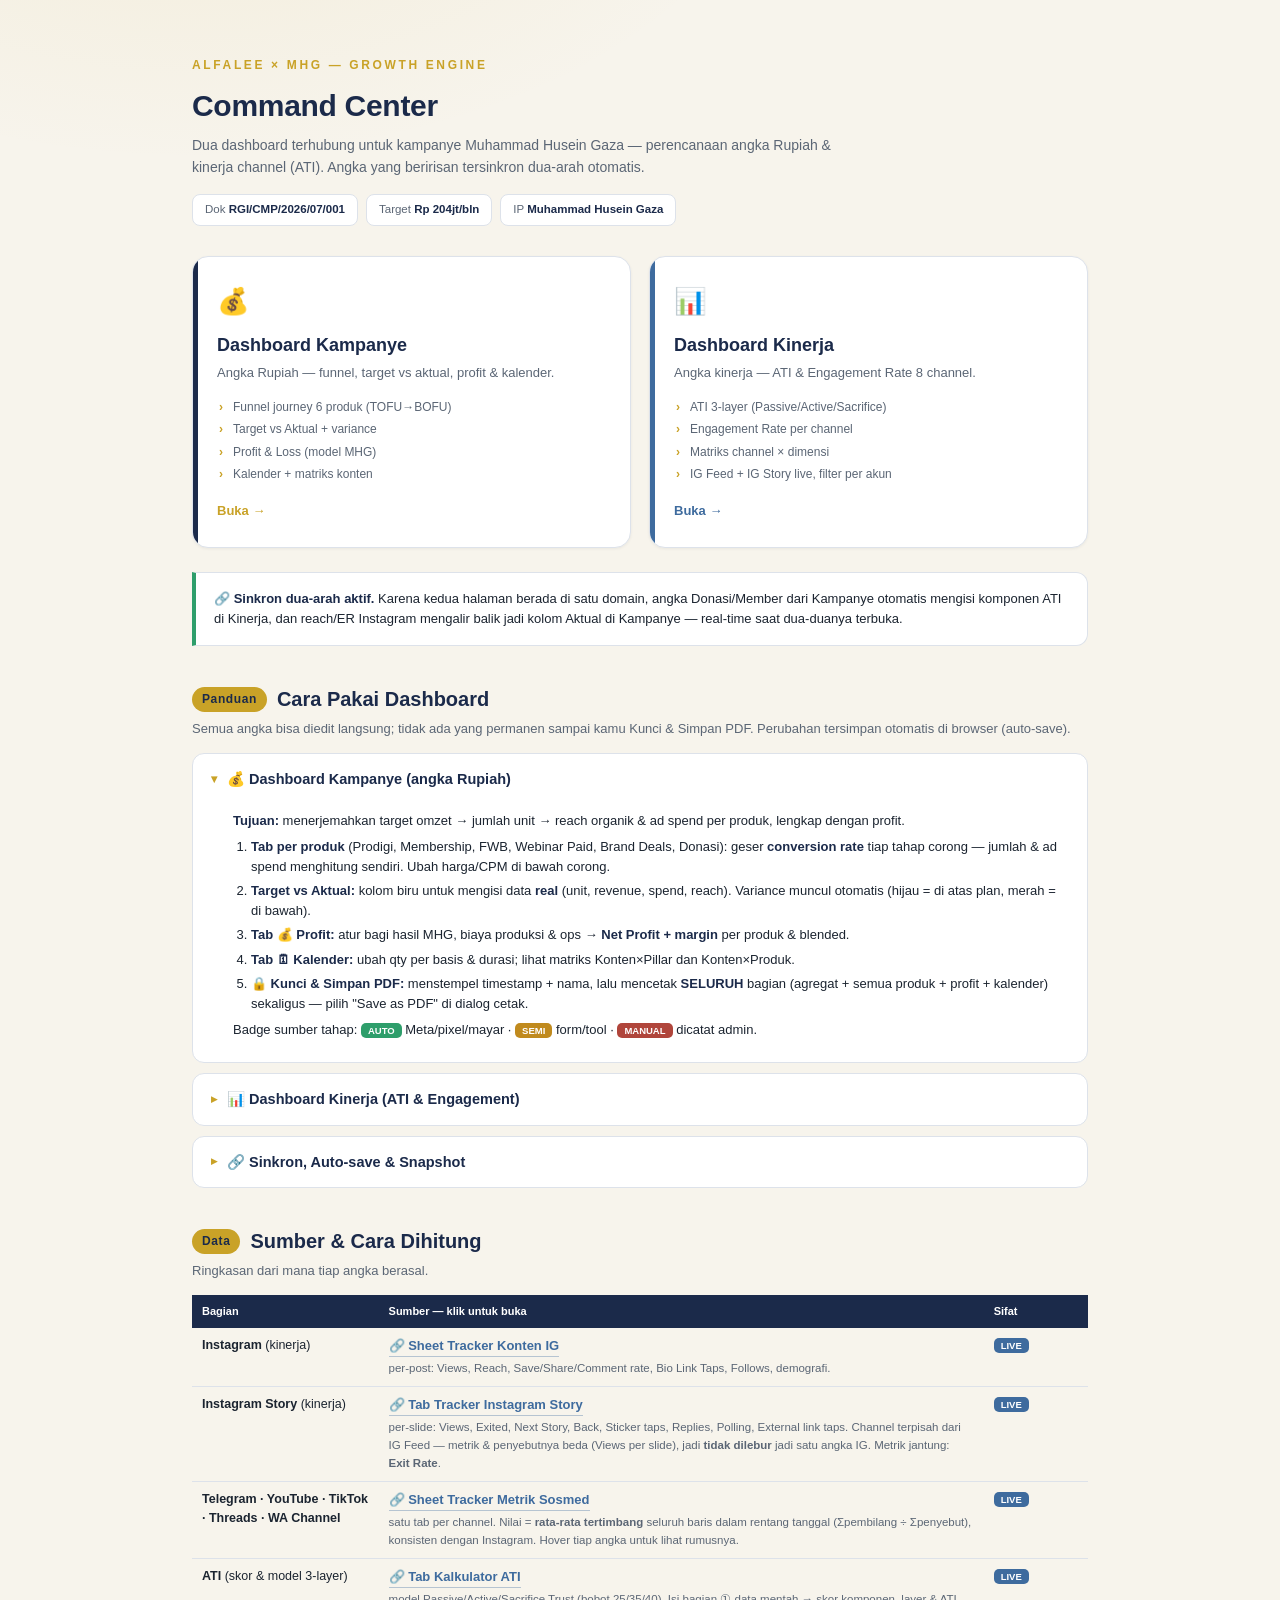
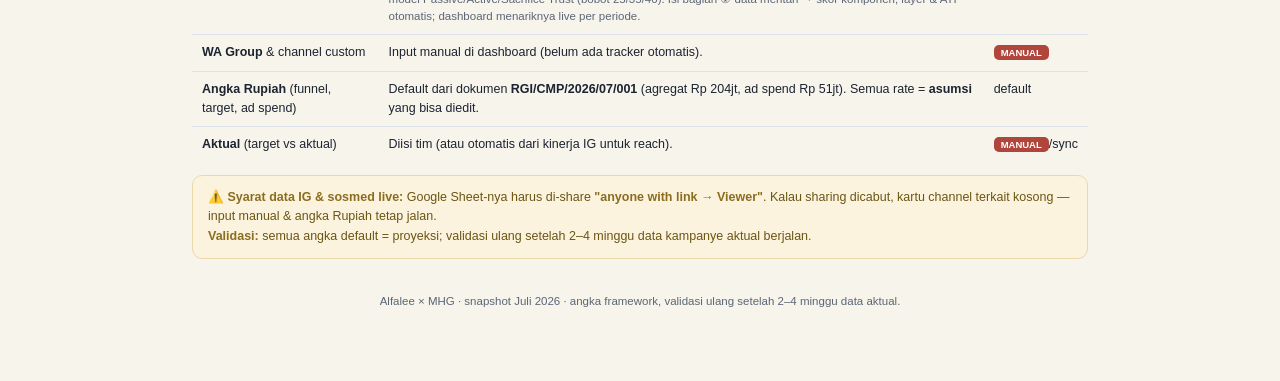
==== commit a05e9436: "Channel Instagram Story + filter akun IG dinamis - Instagram Story jadi channel ke-8 (bukan dilebur " ====
--- a/index.html
+++ b/index.html
@@ -86,8 +86,8 @@
       <span class="edge"></span>
       <div class="ic">📊</div>
       <h2>Dashboard Kinerja</h2>
-      <p>Angka kinerja — ATI &amp; Engagement Rate 7 channel.</p>
-      <ul><li>ATI 3-layer (Passive/Active/Sacrifice)</li><li>Engagement Rate per channel</li><li>Matriks channel × dimensi</li><li>IG live dari Google Sheet</li></ul>
+      <p>Angka kinerja — ATI &amp; Engagement Rate 8 channel.</p>
+      <ul><li>ATI 3-layer (Passive/Active/Sacrifice)</li><li>Engagement Rate per channel</li><li>Matriks channel × dimensi</li><li>IG Feed + IG Story live, filter per akun</li></ul>
       <span class="go">Buka →</span>
     </a>
   </div>
@@ -153,6 +153,10 @@
         <td><a class="srclink" href="https://docs.google.com/spreadsheets/d/1j3M-FKdWic1FiRIplBbyz3VpR7wFTQVdeHgxOqsuyC0/edit" target="_blank" rel="noopener">🔗 Sheet Tracker Konten IG</a>
           <div class="srcnote">per-post: Views, Reach, Save/Share/Comment rate, Bio Link Taps, Follows, demografi.</div></td>
         <td><span class="badge b-live">live</span></td></tr>
+      <tr><td><b>Instagram Story</b> (kinerja)</td>
+        <td><a class="srclink" href="https://docs.google.com/spreadsheets/d/1j3M-FKdWic1FiRIplBbyz3VpR7wFTQVdeHgxOqsuyC0/edit?gid=1726006522#gid=1726006522" target="_blank" rel="noopener">🔗 Tab Tracker Instagram Story</a>
+          <div class="srcnote">per-slide: Views, Exited, Next Story, Back, Sticker taps, Replies, Polling, External link taps. Channel terpisah dari IG Feed — metrik &amp; penyebutnya beda (Views per slide), jadi <b>tidak dilebur</b> jadi satu angka IG. Metrik jantung: <b>Exit Rate</b>.</div></td>
+        <td><span class="badge b-live">live</span></td></tr>
       <tr><td><b>Telegram · YouTube · TikTok · Threads · WA Channel</b></td>
         <td><a class="srclink" href="https://docs.google.com/spreadsheets/d/1rf1z-es8oBg9G3p9NHxnsUI6oRhcWDjTwp7siBozCGM/edit" target="_blank" rel="noopener">🔗 Sheet Tracker Metrik Sosmed</a>
           <div class="srcnote">satu tab per channel. Nilai = <b>rata-rata tertimbang</b> seluruh baris dalam rentang tanggal (Σpembilang ÷ Σpenyebut), konsisten dengan Instagram. Hover tiap angka untuk lihat rumusnya.</div></td>
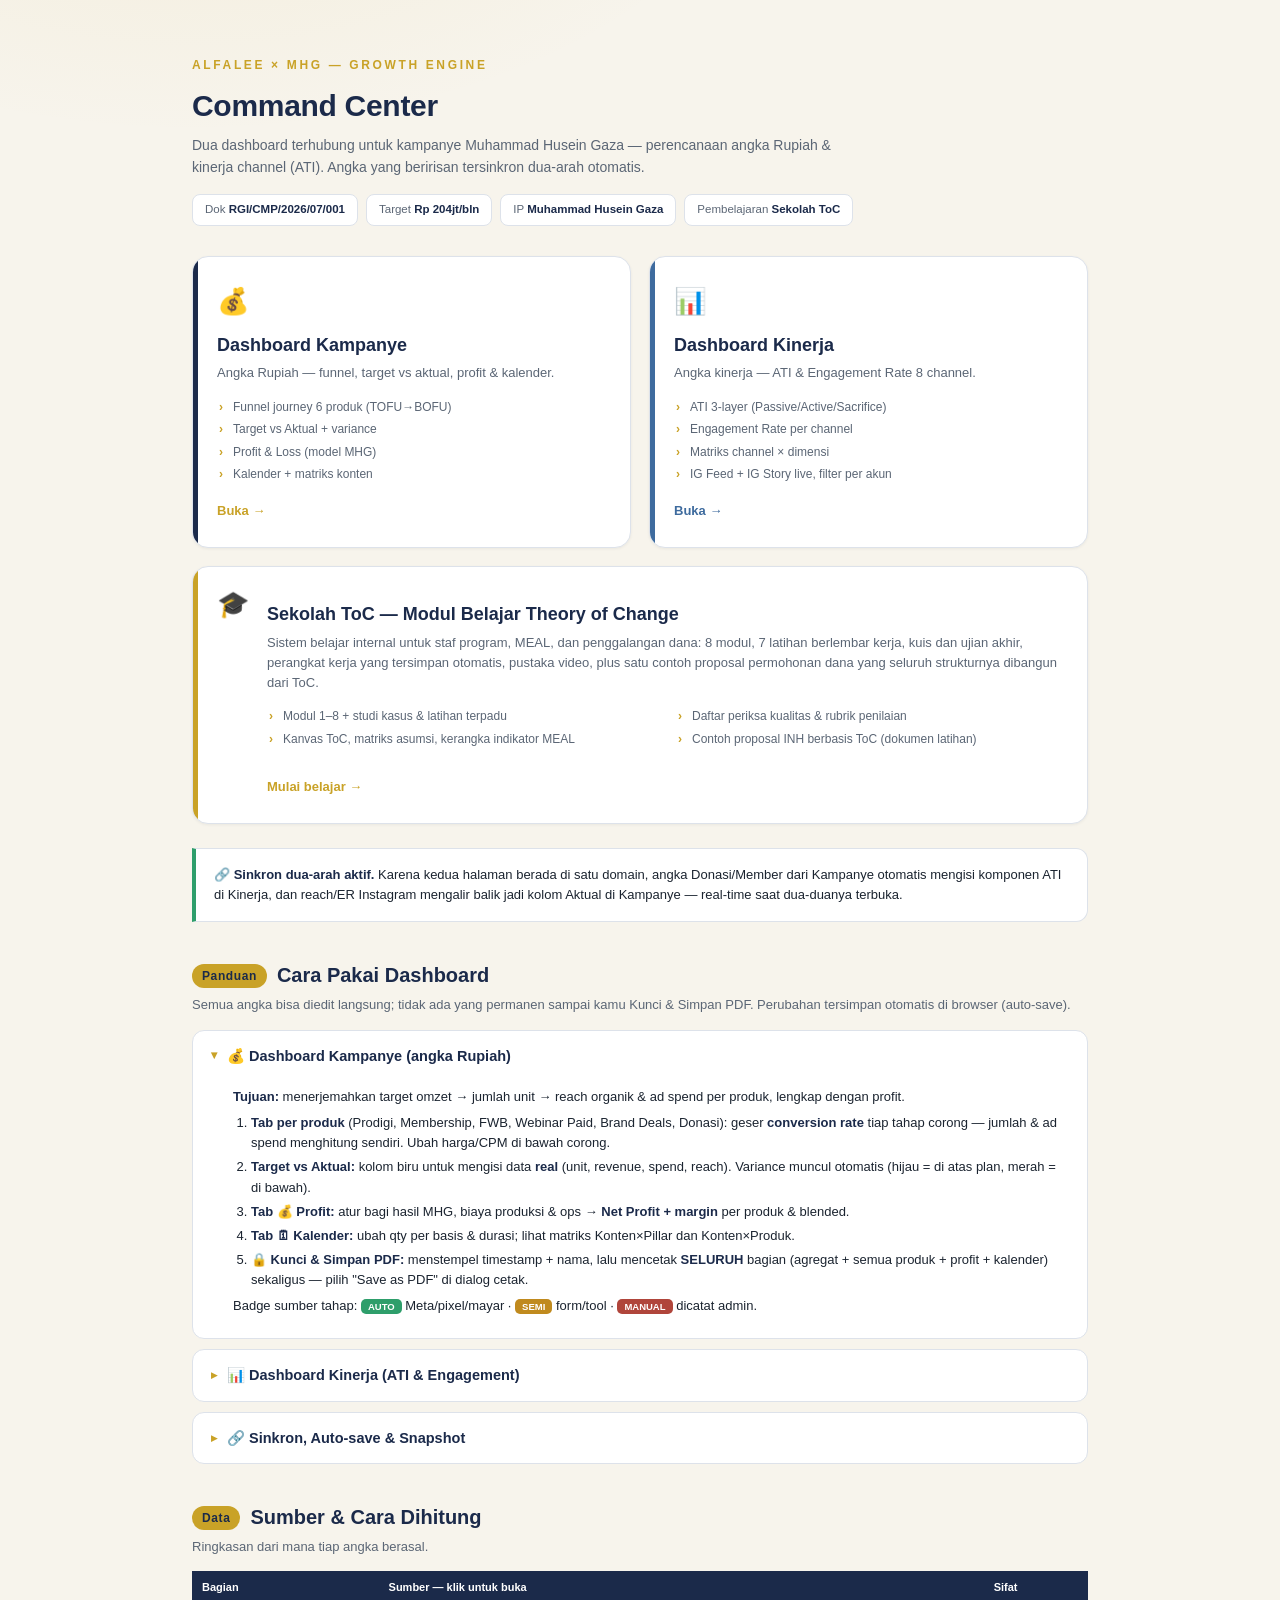
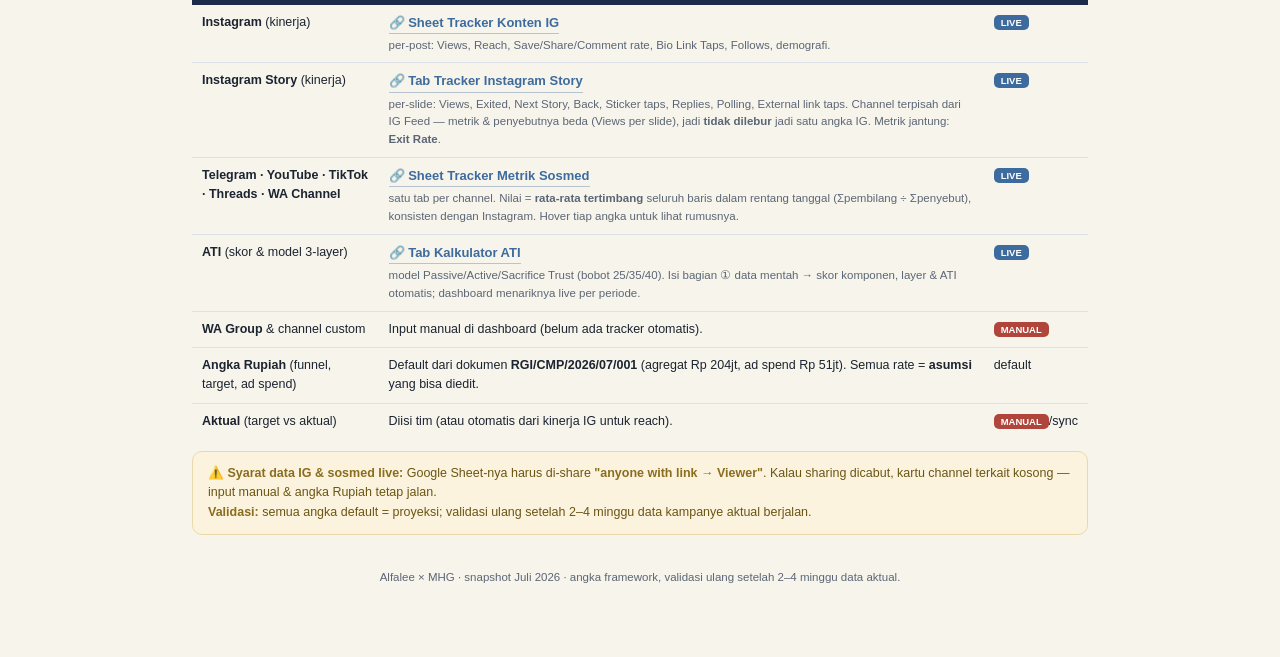
==== commit 1a26f497: "Sekolah ToC: sistem belajar Theory of Change + contoh proposal INH Menambahkan lms-toc/ — sistem bel" ====
--- a/index.html
+++ b/index.html
@@ -20,7 +20,13 @@
   a.card{display:block;text-decoration:none;background:#fff;border:1px solid var(--line);border-radius:16px;padding:24px;box-shadow:0 1px 3px rgba(11,31,58,.06);transition:.16s;position:relative;overflow:hidden;}
   a.card:hover{transform:translateY(-3px);box-shadow:0 8px 24px rgba(11,31,58,.12);border-color:var(--gold);}
   a.card .edge{position:absolute;left:0;top:0;bottom:0;width:5px;}
-  .c1 .edge{background:var(--navy);} .c2 .edge{background:var(--steel);}
+  .c1 .edge{background:var(--navy);} .c2 .edge{background:var(--steel);} .c3 .edge{background:var(--gold);}
+  .c3 .go{color:var(--navy);}
+  .learn{margin-top:18px;}
+  .learn a.card{display:grid;grid-template-columns:auto 1fr;gap:18px;align-items:start;}
+  .learn .ic{font-size:30px;line-height:1;}
+  .learn .cols{display:grid;grid-template-columns:1fr 1fr;gap:6px 22px;margin-bottom:12px;}
+  @media(max-width:680px){.learn a.card{grid-template-columns:1fr;} .learn .cols{grid-template-columns:1fr;}}
   .card .ic{font-size:26px;}
   .card h2{font-size:18px;color:var(--navy);margin:10px 0 4px;}
   .card p{font-size:13px;color:var(--muted);margin-bottom:12px;}
@@ -71,6 +77,7 @@
     <div class="chip">Dok <b>RGI/CMP/2026/07/001</b></div>
     <div class="chip">Target <b>Rp 204jt/bln</b></div>
     <div class="chip">IP <b>Muhammad Husein Gaza</b></div>
+    <div class="chip">Pembelajaran <b>Sekolah ToC</b></div>
   </div>
 
   <div class="cards">
@@ -92,6 +99,22 @@
     </a>
   </div>
 
+  <div class="learn">
+    <a class="card c3" href="lms-toc/index.html">
+      <span class="edge"></span>
+      <div class="ic">🎓</div>
+      <div>
+        <h2>Sekolah ToC — Modul Belajar Theory of Change</h2>
+        <p>Sistem belajar internal untuk staf program, MEAL, dan penggalangan dana: 8 modul, 7 latihan berlembar kerja, kuis dan ujian akhir, perangkat kerja yang tersimpan otomatis, pustaka video, plus satu contoh proposal permohonan dana yang seluruh strukturnya dibangun dari ToC.</p>
+        <div class="cols">
+          <ul><li>Modul 1–8 + studi kasus &amp; latihan terpadu</li><li>Kanvas ToC, matriks asumsi, kerangka indikator MEAL</li></ul>
+          <ul><li>Daftar periksa kualitas &amp; rubrik penilaian</li><li>Contoh proposal INH berbasis ToC (dokumen latihan)</li></ul>
+        </div>
+        <span class="go">Mulai belajar →</span>
+      </div>
+    </a>
+  </div>
+
   <div class="sync">
     🔗 <b>Sinkron dua-arah aktif.</b> Karena kedua halaman berada di satu domain, angka Donasi/Member dari Kampanye otomatis mengisi komponen ATI di Kinerja, dan reach/ER Instagram mengalir balik jadi kolom Aktual di Kampanye — real-time saat dua-duanya terbuka.
   </div>
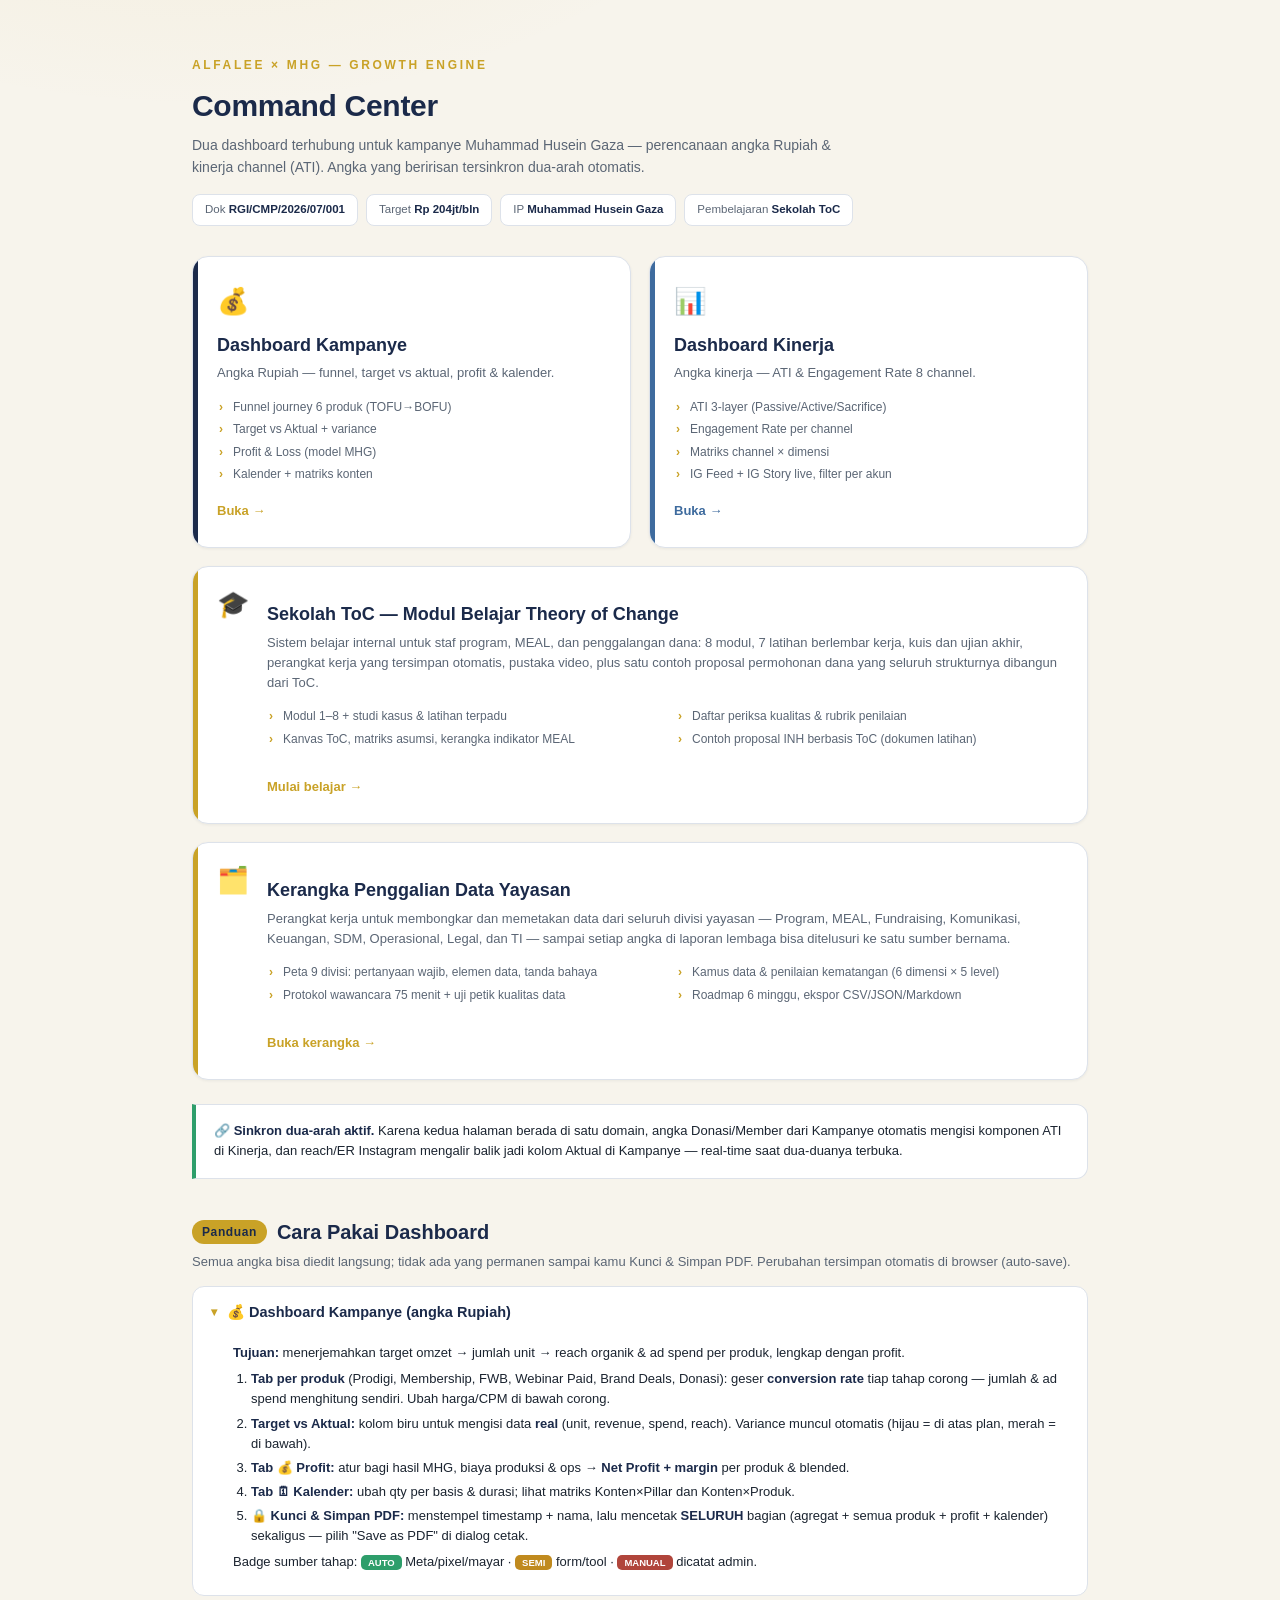
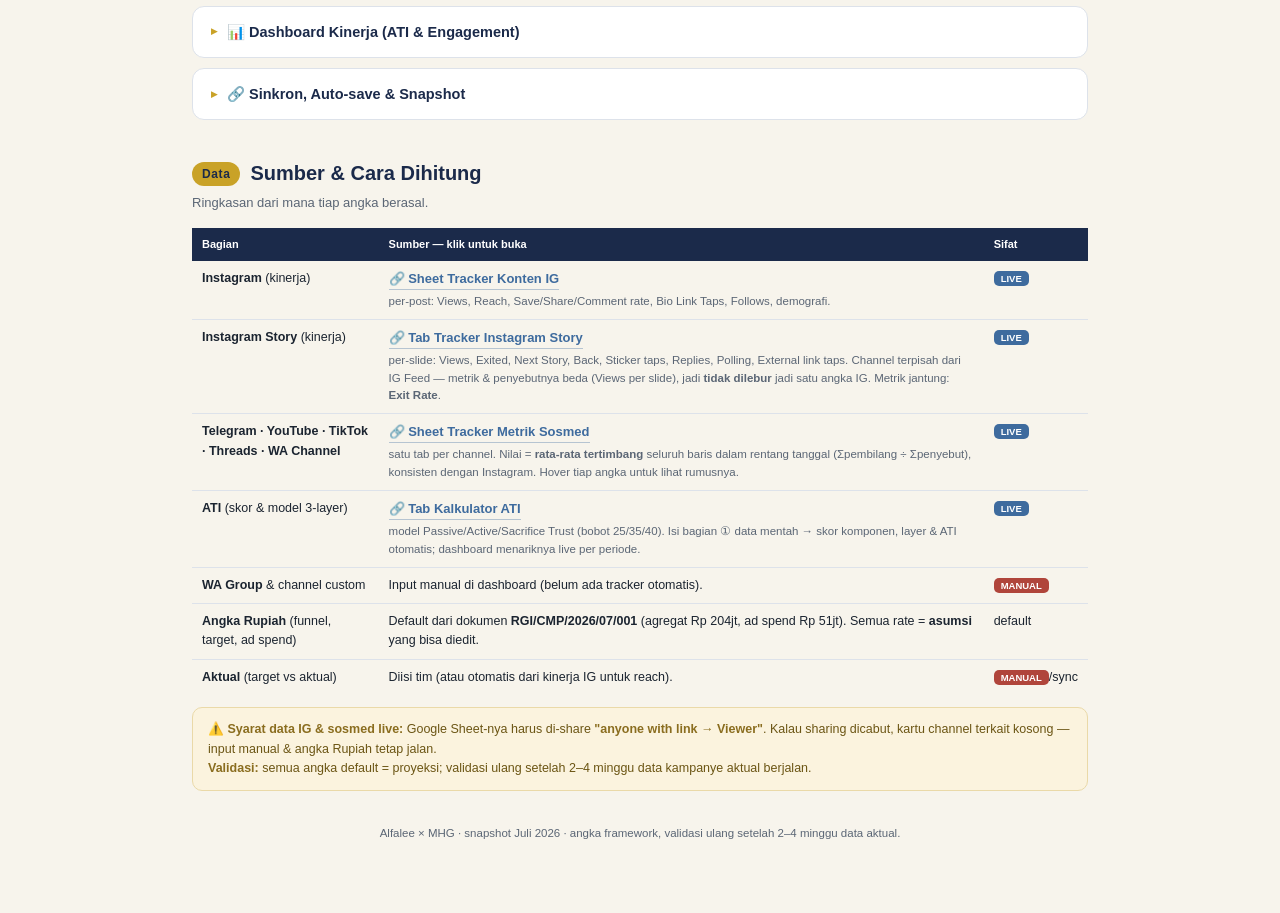
==== commit 9bb4cba0: "Kerangka Penggalian Data Yayasan: metode + perangkat kerja lintas divisi Modul statis baru (framewor" ====
--- a/index.html
+++ b/index.html
@@ -115,6 +115,22 @@
     </a>
   </div>
 
+  <div class="learn">
+    <a class="card c3" href="framework-data/index.html">
+      <span class="edge"></span>
+      <div class="ic">🗂️</div>
+      <div>
+        <h2>Kerangka Penggalian Data Yayasan</h2>
+        <p>Perangkat kerja untuk membongkar dan memetakan data dari seluruh divisi yayasan — Program, MEAL, Fundraising, Komunikasi, Keuangan, SDM, Operasional, Legal, dan TI — sampai setiap angka di laporan lembaga bisa ditelusuri ke satu sumber bernama.</p>
+        <div class="cols">
+          <ul><li>Peta 9 divisi: pertanyaan wajib, elemen data, tanda bahaya</li><li>Protokol wawancara 75 menit + uji petik kualitas data</li></ul>
+          <ul><li>Kamus data &amp; penilaian kematangan (6 dimensi × 5 level)</li><li>Roadmap 6 minggu, ekspor CSV/JSON/Markdown</li></ul>
+        </div>
+        <span class="go">Buka kerangka →</span>
+      </div>
+    </a>
+  </div>
+
   <div class="sync">
     🔗 <b>Sinkron dua-arah aktif.</b> Karena kedua halaman berada di satu domain, angka Donasi/Member dari Kampanye otomatis mengisi komponen ATI di Kinerja, dan reach/ER Instagram mengalir balik jadi kolom Aktual di Kampanye — real-time saat dua-duanya terbuka.
   </div>
